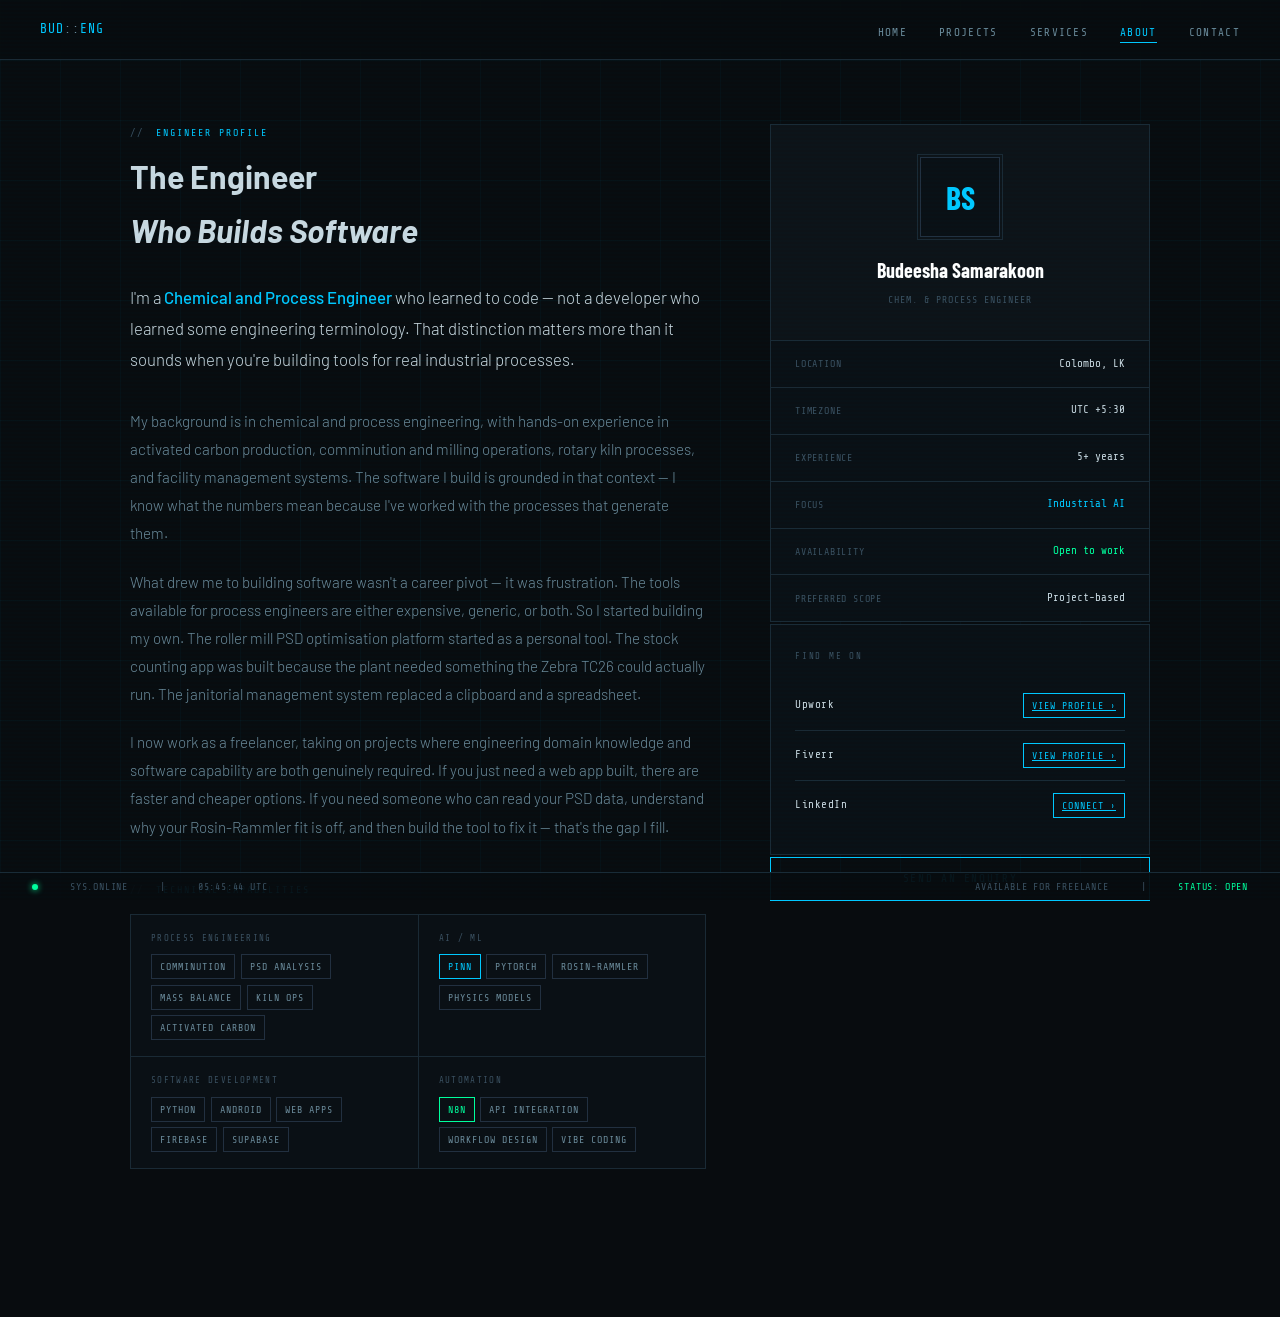
==== about.html @ 0c1633ca "Initial commit - Budeesha Samarakoon portfolio site Co-Authored-By: Claude Sonnet 4.6 <noreply@anthr" ====
<!DOCTYPE html>
<html lang="en">
<head>
  <meta charset="UTF-8">
  <meta name="viewport" content="width=device-width, initial-scale=1.0">
  <title>About | Budeesha</title>
  <link rel="stylesheet" href="style.css">
  <style>
    .about-layout {
      max-width: 1100px;
      margin: 0 auto;
      padding: 4rem 2.5rem 5rem;
      display: grid;
      grid-template-columns: 1fr 380px;
      gap: 4rem;
      align-items: start;
    }

    .about-main h1 {
      font-family: var(--cond);
      font-size: clamp(2rem, 5vw, 3.5rem);
      font-weight: 700;
      color: #fff;
      line-height: 1.1;
      margin-bottom: 0.5rem;
    }

    .about-main h1 em {
      font-style: normal;
      color: var(--accent);
    }

    .about-intro {
      font-size: 1.05rem;
      color: var(--text);
      line-height: 1.85;
      margin: 1.5rem 0 2rem;
    }

    .about-intro strong {
      color: var(--accent);
      font-weight: 500;
    }

    .about-body {
      font-size: 0.95rem;
      color: var(--text2);
      line-height: 1.85;
    }

    .about-body p { margin-bottom: 1.25rem; }

    /* Skills matrix */
    .skills-matrix {
      margin: 2.5rem 0;
    }

    .skills-grid {
      display: grid;
      grid-template-columns: 1fr 1fr;
      gap: 1px;
      background: var(--border);
      border: 1px solid var(--border);
    }

    .skill-cell {
      background: var(--panel);
      padding: 1rem 1.25rem;
    }

    .skill-cell-label {
      font-family: var(--mono);
      font-size: 9px;
      letter-spacing: 0.15em;
      text-transform: uppercase;
      color: var(--text3);
      margin-bottom: 0.5rem;
    }

    .skill-cell-items {
      display: flex;
      flex-wrap: wrap;
      gap: 0.35rem;
    }

    /* Profile sidebar */
    .about-sidebar {
      position: sticky;
      top: 80px;
    }

    .profile-panel {
      background: var(--panel);
      border: 1px solid var(--border);
      overflow: hidden;
      margin-bottom: 2px;
    }

    .profile-header {
      background: var(--bg2);
      padding: 2rem;
      border-bottom: 1px solid var(--border);
      text-align: center;
    }

    .profile-avatar {
      width: 80px; height: 80px;
      border: 1px solid var(--border2);
      margin: 0 auto 1rem;
      display: flex;
      align-items: center;
      justify-content: center;
      font-family: var(--cond);
      font-size: 2rem;
      font-weight: 700;
      color: var(--accent);
      background: var(--panel);
      position: relative;
    }

    .profile-avatar::before {
      content: '';
      position: absolute;
      inset: -4px;
      border: 1px solid var(--border);
    }

    .profile-name {
      font-family: var(--cond);
      font-size: 1.25rem;
      font-weight: 700;
      color: #fff;
      margin-bottom: 0.25rem;
    }

    .profile-role {
      font-family: var(--mono);
      font-size: 10px;
      letter-spacing: 0.1em;
      color: var(--text3);
      text-transform: uppercase;
    }

    .profile-data {
      padding: 0;
    }

    .profile-row {
      display: flex;
      justify-content: space-between;
      align-items: center;
      padding: 0.85rem 1.5rem;
      border-bottom: 1px solid var(--border);
    }

    .profile-row:last-child { border-bottom: none; }

    .profile-key {
      font-family: var(--mono);
      font-size: 10px;
      letter-spacing: 0.08em;
      color: var(--text3);
      text-transform: uppercase;
    }

    .profile-val {
      font-family: var(--mono);
      font-size: 11px;
      color: var(--text);
      text-align: right;
    }

    .profile-val.accent { color: var(--accent); }
    .profile-val.green  { color: var(--accent2); }

    /* Freelance platforms */
    .platforms-panel {
      background: var(--panel);
      border: 1px solid var(--border);
      padding: 1.5rem;
    }

    .platform-row {
      display: flex;
      align-items: center;
      justify-content: space-between;
      padding: 0.75rem 0;
      border-bottom: 1px solid var(--border);
    }

    .platform-row:last-child { border-bottom: none; }

    .platform-name {
      font-family: var(--mono);
      font-size: 11px;
      color: var(--text);
      letter-spacing: 0.05em;
    }

    @media (max-width: 900px) {
      .about-layout { grid-template-columns: 1fr; }
      .about-sidebar { position: static; }
      .skills-grid { grid-template-columns: 1fr; }
    }
  </style>
</head>
<body>

<nav>
  <a class="nav-logo" href="index.html">BUD<span>::</span>ENG</a>
  <ul class="nav-links">
    <li><a href="index.html">Home</a></li>
    <li><a href="projects.html">Projects</a></li>
    <li><a href="services.html">Services</a></li>
    <li><a href="about.html" class="active">About</a></li>
    <li><a href="contact.html">Contact</a></li>
  </ul>
</nav>

<main>
  <div class="about-layout">

    <!-- LEFT: Content -->
    <div>
      <div class="section-label fade-up">Engineer Profile</div>
      <h1 class="fade-up">The Engineer<br><em>Who Builds Software</em></h1>

      <p class="about-intro fade-up">
        I'm a <strong>Chemical and Process Engineer</strong> who learned to code — not a developer who learned some engineering terminology. That distinction matters more than it sounds when you're building tools for real industrial processes.
      </p>

      <div class="about-body fade-up">
        <p>
          My background is in chemical and process engineering, with hands-on experience in activated carbon production, comminution and milling operations, rotary kiln processes, and facility management systems. The software I build is grounded in that context — I know what the numbers mean because I've worked with the processes that generate them.
        </p>
        <p>
          What drew me to building software wasn't a career pivot — it was frustration. The tools available for process engineers are either expensive, generic, or both. So I started building my own. The roller mill PSD optimisation platform started as a personal tool. The stock counting app was built because the plant needed something the Zebra TC26 could actually run. The janitorial management system replaced a clipboard and a spreadsheet.
        </p>
        <p>
          I now work as a freelancer, taking on projects where engineering domain knowledge and software capability are both genuinely required. If you just need a web app built, there are faster and cheaper options. If you need someone who can read your PSD data, understand why your Rosin-Rammler fit is off, and then build the tool to fix it — that's the gap I fill.
        </p>
      </div>

      <!-- Skills matrix -->
      <div class="skills-matrix fade-up">
        <div class="section-label" style="margin-bottom:1rem;">Technical Capabilities</div>
        <div class="skills-grid">
          <div class="skill-cell">
            <div class="skill-cell-label">Process Engineering</div>
            <div class="skill-cell-items">
              <span class="tag">Comminution</span>
              <span class="tag">PSD Analysis</span>
              <span class="tag">Mass Balance</span>
              <span class="tag">Kiln Ops</span>
              <span class="tag">Activated Carbon</span>
            </div>
          </div>
          <div class="skill-cell">
            <div class="skill-cell-label">AI / ML</div>
            <div class="skill-cell-items">
              <span class="tag accent">PINN</span>
              <span class="tag">PyTorch</span>
              <span class="tag">Rosin-Rammler</span>
              <span class="tag">Physics Models</span>
            </div>
          </div>
          <div class="skill-cell">
            <div class="skill-cell-label">Software Development</div>
            <div class="skill-cell-items">
              <span class="tag">Python</span>
              <span class="tag">Android</span>
              <span class="tag">Web Apps</span>
              <span class="tag">Firebase</span>
              <span class="tag">Supabase</span>
            </div>
          </div>
          <div class="skill-cell">
            <div class="skill-cell-label">Automation</div>
            <div class="skill-cell-items">
              <span class="tag green">n8n</span>
              <span class="tag">API Integration</span>
              <span class="tag">Workflow Design</span>
              <span class="tag">Vibe Coding</span>
            </div>
          </div>
        </div>
      </div>
    </div>

    <!-- RIGHT: Sidebar -->
    <div class="about-sidebar">
      <div class="profile-panel fade-up">
        <div class="profile-header">
          <div class="profile-avatar">BS</div>
          <div class="profile-name">Budeesha Samarakoon</div>
          <div class="profile-role">Chem. &amp; Process Engineer</div>
        </div>
        <div class="profile-data">
          <div class="profile-row">
            <span class="profile-key">Location</span>
            <span class="profile-val">Colombo, LK</span>
          </div>
          <div class="profile-row">
            <span class="profile-key">Timezone</span>
            <span class="profile-val">UTC +5:30</span>
          </div>
          <div class="profile-row">
            <span class="profile-key">Experience</span>
            <span class="profile-val">5+ years</span>
          </div>
          <div class="profile-row">
            <span class="profile-key">Focus</span>
            <span class="profile-val accent">Industrial AI</span>
          </div>
          <div class="profile-row">
            <span class="profile-key">Availability</span>
            <span class="profile-val green">Open to work</span>
          </div>
          <div class="profile-row">
            <span class="profile-key">Preferred Scope</span>
            <span class="profile-val">Project-based</span>
          </div>
        </div>
      </div>

      <div class="platforms-panel fade-up" style="margin-top:2px">
        <div class="side-section-label" style="font-family:var(--mono); font-size:9px; letter-spacing:0.2em; text-transform:uppercase; color:var(--text3); margin-bottom:1rem;">Find me on</div>
        <div class="platform-row">
          <span class="platform-name">Upwork</span>
          <a href="contact.html" class="tag accent">View Profile ›</a>
        </div>
        <div class="platform-row">
          <span class="platform-name">Fiverr</span>
          <a href="contact.html" class="tag accent">View Profile ›</a>
        </div>
        <div class="platform-row">
          <span class="platform-name">LinkedIn</span>
          <a href="contact.html" class="tag accent">Connect ›</a>
        </div>
      </div>

      <div style="margin-top: 2px;">
        <a href="contact.html" class="btn" style="width:100%; justify-content:center; text-align:center; display:flex;">
          <span>Send an Enquiry</span>
        </a>
      </div>
    </div>

  </div>
</main>

<div class="status-bar">
  <div class="status-dot"></div>
  <span>SYS.ONLINE</span>
  <span style="color: var(--text3)">|</span>
  <span id="clock"></span>
  <div class="spacer"></div>
  <span>AVAILABLE FOR FREELANCE</span>
  <span style="color: var(--text3)">|</span>
  <span style="color: var(--accent2)">STATUS: OPEN</span>
</div>

<script>
  function updateClock() {
    const now = new Date();
    document.getElementById('clock').textContent = now.toUTCString().slice(17,25) + ' UTC';
  }
  updateClock(); setInterval(updateClock, 1000);
</script>
</body>
</html>
---- style.css ----
@import url('https://fonts.googleapis.com/css2?family=Share+Tech+Mono&family=Barlow:wght@300;400;500;600&family=Barlow+Condensed:wght@400;600;700&display=swap');

:root {
  --bg:        #080c0f;
  --bg2:       #0d1318;
  --bg3:       #111820;
  --panel:     #0a1015;
  --border:    #1a2a35;
  --border2:   #223040;
  --accent:    #00c8ff;
  --accent2:   #00ff9d;
  --warn:      #ff6b35;
  --text:      #c8d8e0;
  --text2:     #6a8a9a;
  --text3:     #3a5060;
  --mono:      'Share Tech Mono', monospace;
  --sans:      'Barlow', sans-serif;
  --cond:      'Barlow Condensed', sans-serif;
}

*, *::before, *::after { box-sizing: border-box; margin: 0; padding: 0; }

html { scroll-behavior: smooth; }

body {
  background: var(--bg);
  color: var(--text);
  font-family: var(--sans);
  font-weight: 300;
  font-size: 16px;
  line-height: 1.7;
  min-height: 100vh;
  overflow-x: hidden;
}

/* ── Scanline overlay ── */
body::before {
  content: '';
  position: fixed;
  inset: 0;
  background: repeating-linear-gradient(
    0deg,
    transparent,
    transparent 2px,
    rgba(0,200,255,0.013) 2px,
    rgba(0,200,255,0.013) 4px
  );
  pointer-events: none;
  z-index: 9999;
}

/* ── Grid background ── */
body::after {
  content: '';
  position: fixed;
  inset: 0;
  background-image:
    linear-gradient(rgba(0,200,255,0.03) 1px, transparent 1px),
    linear-gradient(90deg, rgba(0,200,255,0.03) 1px, transparent 1px);
  background-size: 60px 60px;
  pointer-events: none;
  z-index: 0;
}

/* ── NAV ── */
nav {
  position: fixed;
  top: 0; left: 0; right: 0;
  z-index: 1000;
  display: flex;
  align-items: center;
  justify-content: space-between;
  padding: 0 2.5rem;
  height: 60px;
  background: rgba(8,12,15,0.92);
  backdrop-filter: blur(12px);
  border-bottom: 1px solid var(--border);
}

.nav-logo {
  font-family: var(--mono);
  font-size: 13px;
  color: var(--accent);
  letter-spacing: 0.08em;
  text-decoration: none;
}

.nav-logo span { color: var(--text2); }

.nav-links {
  display: flex;
  gap: 2rem;
  list-style: none;
}

.nav-links a {
  font-family: var(--mono);
  font-size: 11px;
  letter-spacing: 0.12em;
  text-transform: uppercase;
  color: var(--text2);
  text-decoration: none;
  transition: color 0.2s;
  position: relative;
}

.nav-links a::after {
  content: '';
  position: absolute;
  bottom: -4px; left: 0; right: 0;
  height: 1px;
  background: var(--accent);
  transform: scaleX(0);
  transition: transform 0.2s;
}

.nav-links a:hover { color: var(--accent); }
.nav-links a:hover::after { transform: scaleX(1); }
.nav-links a.active { color: var(--accent); }
.nav-links a.active::after { transform: scaleX(1); }

/* ── STATUS BAR ── */
.status-bar {
  position: fixed;
  bottom: 0; left: 0; right: 0;
  z-index: 1000;
  height: 28px;
  background: rgba(8,12,15,0.95);
  border-top: 1px solid var(--border);
  display: flex;
  align-items: center;
  padding: 0 2rem;
  gap: 2rem;
  font-family: var(--mono);
  font-size: 10px;
  color: var(--text3);
  letter-spacing: 0.08em;
}

.status-bar .status-dot {
  width: 6px; height: 6px;
  border-radius: 50%;
  background: var(--accent2);
  box-shadow: 0 0 6px var(--accent2);
  animation: pulse 2s ease-in-out infinite;
  flex-shrink: 0;
}

@keyframes pulse {
  0%, 100% { opacity: 1; }
  50% { opacity: 0.4; }
}

.status-bar .spacer { flex: 1; }

/* ── MAIN CONTENT WRAPPER ── */
main {
  position: relative;
  z-index: 1;
  padding-top: 60px;
  padding-bottom: 28px;
}

/* ── SECTION WRAPPER ── */
.section {
  max-width: 1100px;
  margin: 0 auto;
  padding: 5rem 2.5rem;
}

/* ── SECTION HEADER ── */
.section-label {
  font-family: var(--mono);
  font-size: 10px;
  letter-spacing: 0.2em;
  text-transform: uppercase;
  color: var(--accent);
  margin-bottom: 0.5rem;
  display: flex;
  align-items: center;
  gap: 0.75rem;
}

.section-label::before {
  content: '//';
  color: var(--text3);
}

.section-title {
  font-family: var(--cond);
  font-size: clamp(2rem, 5vw, 3.5rem);
  font-weight: 700;
  line-height: 1.1;
  color: #fff;
  letter-spacing: -0.01em;
}

.section-title em {
  font-style: normal;
  color: var(--accent);
}

/* ── PANEL / CARD ── */
.panel {
  background: var(--panel);
  border: 1px solid var(--border);
  border-radius: 2px;
  position: relative;
  overflow: hidden;
}

.panel::before {
  content: '';
  position: absolute;
  top: 0; left: 0; right: 0;
  height: 1px;
  background: linear-gradient(90deg, transparent, var(--accent), transparent);
  opacity: 0.4;
}

/* ── CORNER MARKS ── */
.corners {
  position: relative;
}

.corners::before,
.corners::after {
  content: '';
  position: absolute;
  width: 10px; height: 10px;
  border-color: var(--accent);
  border-style: solid;
  opacity: 0.6;
}

.corners::before {
  top: -1px; left: -1px;
  border-width: 1px 0 0 1px;
}

.corners::after {
  bottom: -1px; right: -1px;
  border-width: 0 1px 1px 0;
}

/* ── TAG / BADGE ── */
.tag {
  display: inline-block;
  font-family: var(--mono);
  font-size: 10px;
  letter-spacing: 0.1em;
  padding: 3px 8px;
  border: 1px solid var(--border2);
  color: var(--text2);
  text-transform: uppercase;
}

.tag.accent { border-color: var(--accent); color: var(--accent); }
.tag.green  { border-color: var(--accent2); color: var(--accent2); }
.tag.warn   { border-color: var(--warn); color: var(--warn); }

/* ── BUTTON ── */
.btn {
  display: inline-flex;
  align-items: center;
  gap: 0.5rem;
  font-family: var(--mono);
  font-size: 11px;
  letter-spacing: 0.15em;
  text-transform: uppercase;
  text-decoration: none;
  padding: 12px 28px;
  border: 1px solid var(--accent);
  color: var(--accent);
  background: transparent;
  cursor: pointer;
  transition: all 0.2s;
  position: relative;
  overflow: hidden;
}

.btn::before {
  content: '';
  position: absolute;
  inset: 0;
  background: var(--accent);
  transform: translateX(-100%);
  transition: transform 0.25s ease;
  z-index: 0;
}

.btn:hover::before { transform: translateX(0); }
.btn:hover { color: var(--bg); }
.btn span { position: relative; z-index: 1; }

.btn-ghost {
  border-color: var(--border2);
  color: var(--text2);
}

.btn-ghost::before { background: var(--border2); }
.btn-ghost:hover { color: var(--text); }

/* ── DIVIDER ── */
.hline {
  border: none;
  border-top: 1px solid var(--border);
  margin: 3rem 0;
}

/* ── MONO TEXT ── */
.mono { font-family: var(--mono); }
.muted { color: var(--text2); }
.accent-text { color: var(--accent); }
.green-text  { color: var(--accent2); }

/* ── ANIMATIONS ── */
@keyframes fadeUp {
  from { opacity: 0; transform: translateY(20px); }
  to   { opacity: 1; transform: translateY(0); }
}

@keyframes glitch {
  0%, 100% { clip-path: none; transform: none; }
  20% { clip-path: inset(10% 0 80% 0); transform: translateX(-2px); }
  40% { clip-path: inset(60% 0 20% 0); transform: translateX(2px); }
  60% { clip-path: none; transform: none; }
}

.fade-up {
  opacity: 0;
  animation: fadeUp 0.6s ease forwards;
}

.fade-up:nth-child(1) { animation-delay: 0.1s; }
.fade-up:nth-child(2) { animation-delay: 0.2s; }
.fade-up:nth-child(3) { animation-delay: 0.3s; }
.fade-up:nth-child(4) { animation-delay: 0.4s; }
.fade-up:nth-child(5) { animation-delay: 0.5s; }

/* ── RESPONSIVE ── */
@media (max-width: 768px) {
  nav { padding: 0 1.5rem; }
  .nav-links { display: none; }
  .section { padding: 3rem 1.5rem; }
}
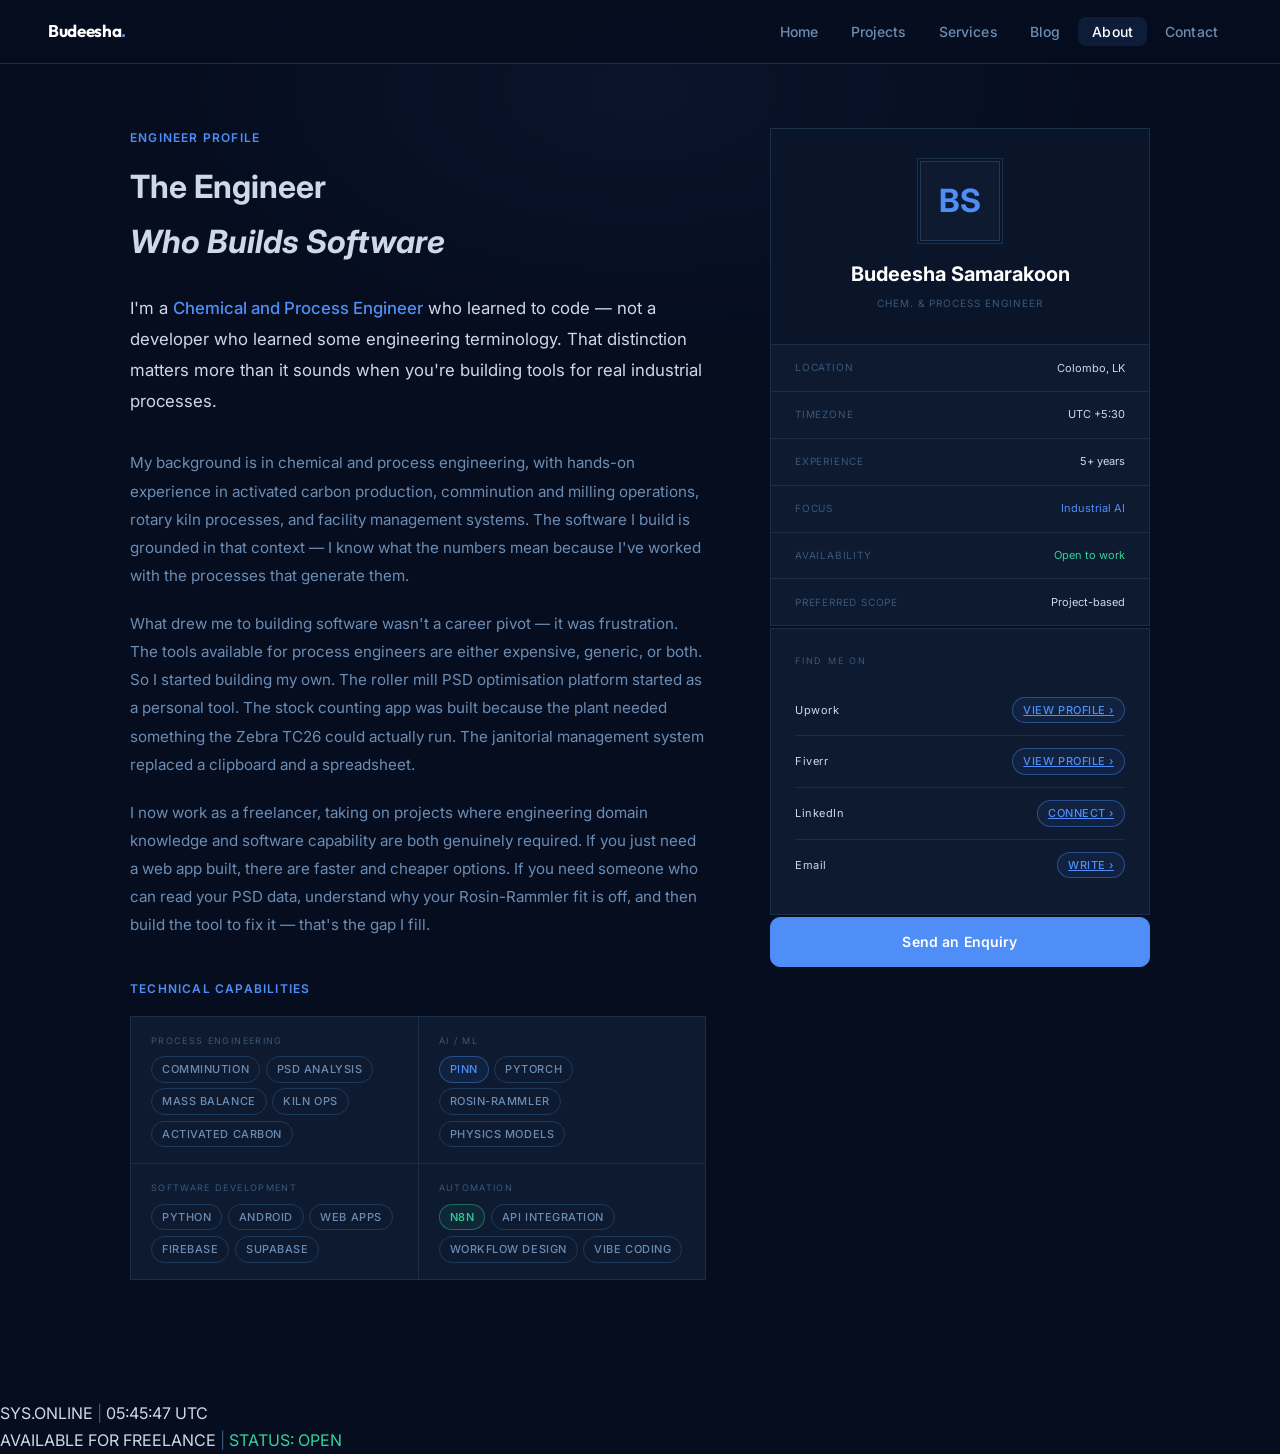
==== commit c09afb54: "Add blog, PSD simulator tool, and professional redesign - Redesign site with clean professional look" ====
--- a/about.html
+++ b/about.html
@@ -207,11 +207,12 @@
 <body>
 
 <nav>
-  <a class="nav-logo" href="index.html">BUD<span>::</span>ENG</a>
+  <a class="nav-logo" href="index.html">Budeesha<span>.</span></a>
   <ul class="nav-links">
     <li><a href="index.html">Home</a></li>
     <li><a href="projects.html">Projects</a></li>
     <li><a href="services.html">Services</a></li>
+    <li><a href="blog.html">Blog</a></li>
     <li><a href="about.html" class="active">About</a></li>
     <li><a href="contact.html">Contact</a></li>
   </ul>
@@ -335,7 +336,11 @@
         </div>
         <div class="platform-row">
           <span class="platform-name">LinkedIn</span>
-          <a href="contact.html" class="tag accent">Connect ›</a>
+          <a href="https://www.linkedin.com/in/budeeshasamarakoon" target="_blank" rel="noopener" class="tag accent">Connect ›</a>
+        </div>
+        <div class="platform-row">
+          <span class="platform-name">Email</span>
+          <a href="mailto:budeesha0011@gmail.com" class="tag accent">Write ›</a>
         </div>
       </div>
 
--- a/style.css
+++ b/style.css
@@ -1,21 +1,20 @@
-@import url('https://fonts.googleapis.com/css2?family=Share+Tech+Mono&family=Barlow:wght@300;400;500;600&family=Barlow+Condensed:wght@400;600;700&display=swap');
+@import url('https://fonts.googleapis.com/css2?family=Inter:wght@300;400;500;600;700&family=Outfit:wght@400;600;700;800&display=swap');
 
 :root {
-  --bg:        #080c0f;
-  --bg2:       #0d1318;
-  --bg3:       #111820;
-  --panel:     #0a1015;
-  --border:    #1a2a35;
-  --border2:   #223040;
-  --accent:    #00c8ff;
-  --accent2:   #00ff9d;
-  --warn:      #ff6b35;
-  --text:      #c8d8e0;
-  --text2:     #6a8a9a;
-  --text3:     #3a5060;
-  --mono:      'Share Tech Mono', monospace;
-  --sans:      'Barlow', sans-serif;
-  --cond:      'Barlow Condensed', sans-serif;
+  --bg:        #060d1f;
+  --bg2:       #0b1529;
+  --bg3:       #0f1c34;
+  --panel:     #0d1a30;
+  --border:    #1a2f4a;
+  --border2:   #1e3a5a;
+  --accent:    #4f8ef7;
+  --accent2:   #34d399;
+  --warn:      #f59e0b;
+  --text:      #cdd9e8;
+  --text2:     #6b8db5;
+  --text3:     #3a587a;
+  --heading:   'Outfit', sans-serif;
+  --sans:      'Inter', sans-serif;
 }
 
 *, *::before, *::after { box-sizing: border-box; margin: 0; padding: 0; }
@@ -26,38 +25,23 @@
   background: var(--bg);
   color: var(--text);
   font-family: var(--sans);
-  font-weight: 300;
+  font-weight: 400;
   font-size: 16px;
   line-height: 1.7;
   min-height: 100vh;
   overflow-x: hidden;
 }
 
-/* ── Scanline overlay ── */
+/* ── Subtle radial glow ── */
 body::before {
   content: '';
   position: fixed;
-  inset: 0;
-  background: repeating-linear-gradient(
-    0deg,
-    transparent,
-    transparent 2px,
-    rgba(0,200,255,0.013) 2px,
-    rgba(0,200,255,0.013) 4px
-  );
-  pointer-events: none;
-  z-index: 9999;
-}
-
-/* ── Grid background ── */
-body::after {
-  content: '';
-  position: fixed;
-  inset: 0;
-  background-image:
-    linear-gradient(rgba(0,200,255,0.03) 1px, transparent 1px),
-    linear-gradient(90deg, rgba(0,200,255,0.03) 1px, transparent 1px);
-  background-size: 60px 60px;
+  top: -20%;
+  left: 50%;
+  transform: translateX(-50%);
+  width: 80vw;
+  height: 60vh;
+  background: radial-gradient(ellipse, rgba(79,142,247,0.06) 0%, transparent 70%);
   pointer-events: none;
   z-index: 0;
 }
@@ -70,129 +54,82 @@
   display: flex;
   align-items: center;
   justify-content: space-between;
-  padding: 0 2.5rem;
-  height: 60px;
-  background: rgba(8,12,15,0.92);
-  backdrop-filter: blur(12px);
+  padding: 0 3rem;
+  height: 64px;
+  background: rgba(6,13,31,0.85);
+  backdrop-filter: blur(20px);
   border-bottom: 1px solid var(--border);
 }
 
 .nav-logo {
-  font-family: var(--mono);
-  font-size: 13px;
-  color: var(--accent);
-  letter-spacing: 0.08em;
+  font-family: var(--heading);
+  font-size: 17px;
+  font-weight: 700;
+  color: #fff;
   text-decoration: none;
-}
-
-.nav-logo span { color: var(--text2); }
+  letter-spacing: -0.02em;
+}
+
+.nav-logo span { color: var(--accent); }
 
 .nav-links {
   display: flex;
-  gap: 2rem;
+  gap: 0.25rem;
   list-style: none;
 }
 
 .nav-links a {
-  font-family: var(--mono);
-  font-size: 11px;
-  letter-spacing: 0.12em;
-  text-transform: uppercase;
+  font-size: 14px;
+  font-weight: 500;
+  letter-spacing: 0.01em;
   color: var(--text2);
   text-decoration: none;
-  transition: color 0.2s;
-  position: relative;
-}
-
-.nav-links a::after {
-  content: '';
-  position: absolute;
-  bottom: -4px; left: 0; right: 0;
-  height: 1px;
-  background: var(--accent);
-  transform: scaleX(0);
-  transition: transform 0.2s;
-}
-
-.nav-links a:hover { color: var(--accent); }
-.nav-links a:hover::after { transform: scaleX(1); }
-.nav-links a.active { color: var(--accent); }
-.nav-links a.active::after { transform: scaleX(1); }
-
-/* ── STATUS BAR ── */
-.status-bar {
-  position: fixed;
-  bottom: 0; left: 0; right: 0;
-  z-index: 1000;
-  height: 28px;
-  background: rgba(8,12,15,0.95);
-  border-top: 1px solid var(--border);
-  display: flex;
-  align-items: center;
-  padding: 0 2rem;
-  gap: 2rem;
-  font-family: var(--mono);
-  font-size: 10px;
-  color: var(--text3);
-  letter-spacing: 0.08em;
-}
-
-.status-bar .status-dot {
-  width: 6px; height: 6px;
-  border-radius: 50%;
-  background: var(--accent2);
-  box-shadow: 0 0 6px var(--accent2);
-  animation: pulse 2s ease-in-out infinite;
-  flex-shrink: 0;
-}
-
-@keyframes pulse {
-  0%, 100% { opacity: 1; }
-  50% { opacity: 0.4; }
-}
-
-.status-bar .spacer { flex: 1; }
+  padding: 6px 14px;
+  border-radius: 8px;
+  transition: color 0.2s, background 0.2s;
+}
+
+.nav-links a:hover {
+  color: #fff;
+  background: rgba(255,255,255,0.06);
+}
+
+.nav-links a.active {
+  color: #fff;
+  background: rgba(79,142,247,0.12);
+}
 
 /* ── MAIN CONTENT WRAPPER ── */
 main {
   position: relative;
   z-index: 1;
-  padding-top: 60px;
-  padding-bottom: 28px;
+  padding-top: 64px;
 }
 
 /* ── SECTION WRAPPER ── */
 .section {
-  max-width: 1100px;
+  max-width: 1120px;
   margin: 0 auto;
-  padding: 5rem 2.5rem;
+  padding: 6rem 2.5rem;
 }
 
 /* ── SECTION HEADER ── */
 .section-label {
-  font-family: var(--mono);
-  font-size: 10px;
-  letter-spacing: 0.2em;
+  font-size: 12px;
+  font-weight: 600;
+  letter-spacing: 0.1em;
   text-transform: uppercase;
   color: var(--accent);
-  margin-bottom: 0.5rem;
-  display: flex;
-  align-items: center;
-  gap: 0.75rem;
-}
-
-.section-label::before {
-  content: '//';
-  color: var(--text3);
+  margin-bottom: 0.75rem;
 }
 
 .section-title {
-  font-family: var(--cond);
-  font-size: clamp(2rem, 5vw, 3.5rem);
+  font-family: var(--heading);
+  font-size: clamp(2rem, 5vw, 3.2rem);
   font-weight: 700;
-  line-height: 1.1;
-  color: #fff;
-  letter-spacing: -0.01em;
+  line-height: 1.15;
+  color: #fff;
+  letter-spacing: -0.03em;
 }
 
 .section-title em {
@@ -204,102 +141,65 @@
 .panel {
   background: var(--panel);
   border: 1px solid var(--border);
-  border-radius: 2px;
+  border-radius: 16px;
   position: relative;
   overflow: hidden;
-}
-
-.panel::before {
-  content: '';
-  position: absolute;
-  top: 0; left: 0; right: 0;
-  height: 1px;
-  background: linear-gradient(90deg, transparent, var(--accent), transparent);
-  opacity: 0.4;
-}
-
-/* ── CORNER MARKS ── */
-.corners {
-  position: relative;
-}
-
-.corners::before,
-.corners::after {
-  content: '';
-  position: absolute;
-  width: 10px; height: 10px;
-  border-color: var(--accent);
-  border-style: solid;
-  opacity: 0.6;
-}
-
-.corners::before {
-  top: -1px; left: -1px;
-  border-width: 1px 0 0 1px;
-}
-
-.corners::after {
-  bottom: -1px; right: -1px;
-  border-width: 0 1px 1px 0;
 }
 
 /* ── TAG / BADGE ── */
 .tag {
   display: inline-block;
-  font-family: var(--mono);
-  font-size: 10px;
-  letter-spacing: 0.1em;
-  padding: 3px 8px;
+  font-size: 11px;
+  font-weight: 500;
+  letter-spacing: 0.05em;
+  padding: 3px 10px;
+  border-radius: 20px;
   border: 1px solid var(--border2);
   color: var(--text2);
   text-transform: uppercase;
 }
 
-.tag.accent { border-color: var(--accent); color: var(--accent); }
-.tag.green  { border-color: var(--accent2); color: var(--accent2); }
-.tag.warn   { border-color: var(--warn); color: var(--warn); }
+.tag.accent { border-color: rgba(79,142,247,0.4); color: var(--accent); background: rgba(79,142,247,0.08); }
+.tag.green  { border-color: rgba(52,211,153,0.4); color: var(--accent2); background: rgba(52,211,153,0.08); }
+.tag.warn   { border-color: rgba(245,158,11,0.4); color: var(--warn); background: rgba(245,158,11,0.08); }
 
 /* ── BUTTON ── */
 .btn {
   display: inline-flex;
   align-items: center;
   gap: 0.5rem;
-  font-family: var(--mono);
-  font-size: 11px;
-  letter-spacing: 0.15em;
-  text-transform: uppercase;
+  font-family: var(--sans);
+  font-size: 14px;
+  font-weight: 600;
+  letter-spacing: 0.01em;
   text-decoration: none;
   padding: 12px 28px;
+  border-radius: 10px;
   border: 1px solid var(--accent);
-  color: var(--accent);
-  background: transparent;
+  color: #fff;
+  background: var(--accent);
   cursor: pointer;
   transition: all 0.2s;
-  position: relative;
-  overflow: hidden;
-}
-
-.btn::before {
-  content: '';
-  position: absolute;
-  inset: 0;
-  background: var(--accent);
-  transform: translateX(-100%);
-  transition: transform 0.25s ease;
-  z-index: 0;
-}
-
-.btn:hover::before { transform: translateX(0); }
-.btn:hover { color: var(--bg); }
-.btn span { position: relative; z-index: 1; }
+}
+
+.btn:hover {
+  background: #6ba0f9;
+  border-color: #6ba0f9;
+  transform: translateY(-1px);
+  box-shadow: 0 8px 24px rgba(79,142,247,0.25);
+}
 
 .btn-ghost {
+  background: transparent;
   border-color: var(--border2);
-  color: var(--text2);
-}
-
-.btn-ghost::before { background: var(--border2); }
-.btn-ghost:hover { color: var(--text); }
+  color: var(--text);
+}
+
+.btn-ghost:hover {
+  background: rgba(255,255,255,0.06);
+  border-color: var(--text2);
+  box-shadow: none;
+}
 
 /* ── DIVIDER ── */
 .hline {
@@ -308,23 +208,20 @@
   margin: 3rem 0;
 }
 
-/* ── MONO TEXT ── */
-.mono { font-family: var(--mono); }
+/* ── UTILITY ── */
 .muted { color: var(--text2); }
 .accent-text { color: var(--accent); }
 .green-text  { color: var(--accent2); }
 
 /* ── ANIMATIONS ── */
 @keyframes fadeUp {
-  from { opacity: 0; transform: translateY(20px); }
+  from { opacity: 0; transform: translateY(24px); }
   to   { opacity: 1; transform: translateY(0); }
 }
 
-@keyframes glitch {
-  0%, 100% { clip-path: none; transform: none; }
-  20% { clip-path: inset(10% 0 80% 0); transform: translateX(-2px); }
-  40% { clip-path: inset(60% 0 20% 0); transform: translateX(2px); }
-  60% { clip-path: none; transform: none; }
+@keyframes pulse {
+  0%, 100% { opacity: 1; }
+  50%       { opacity: 0.4; }
 }
 
 .fade-up {
@@ -342,5 +239,5 @@
 @media (max-width: 768px) {
   nav { padding: 0 1.5rem; }
   .nav-links { display: none; }
-  .section { padding: 3rem 1.5rem; }
-}
+  .section { padding: 4rem 1.5rem; }
+}
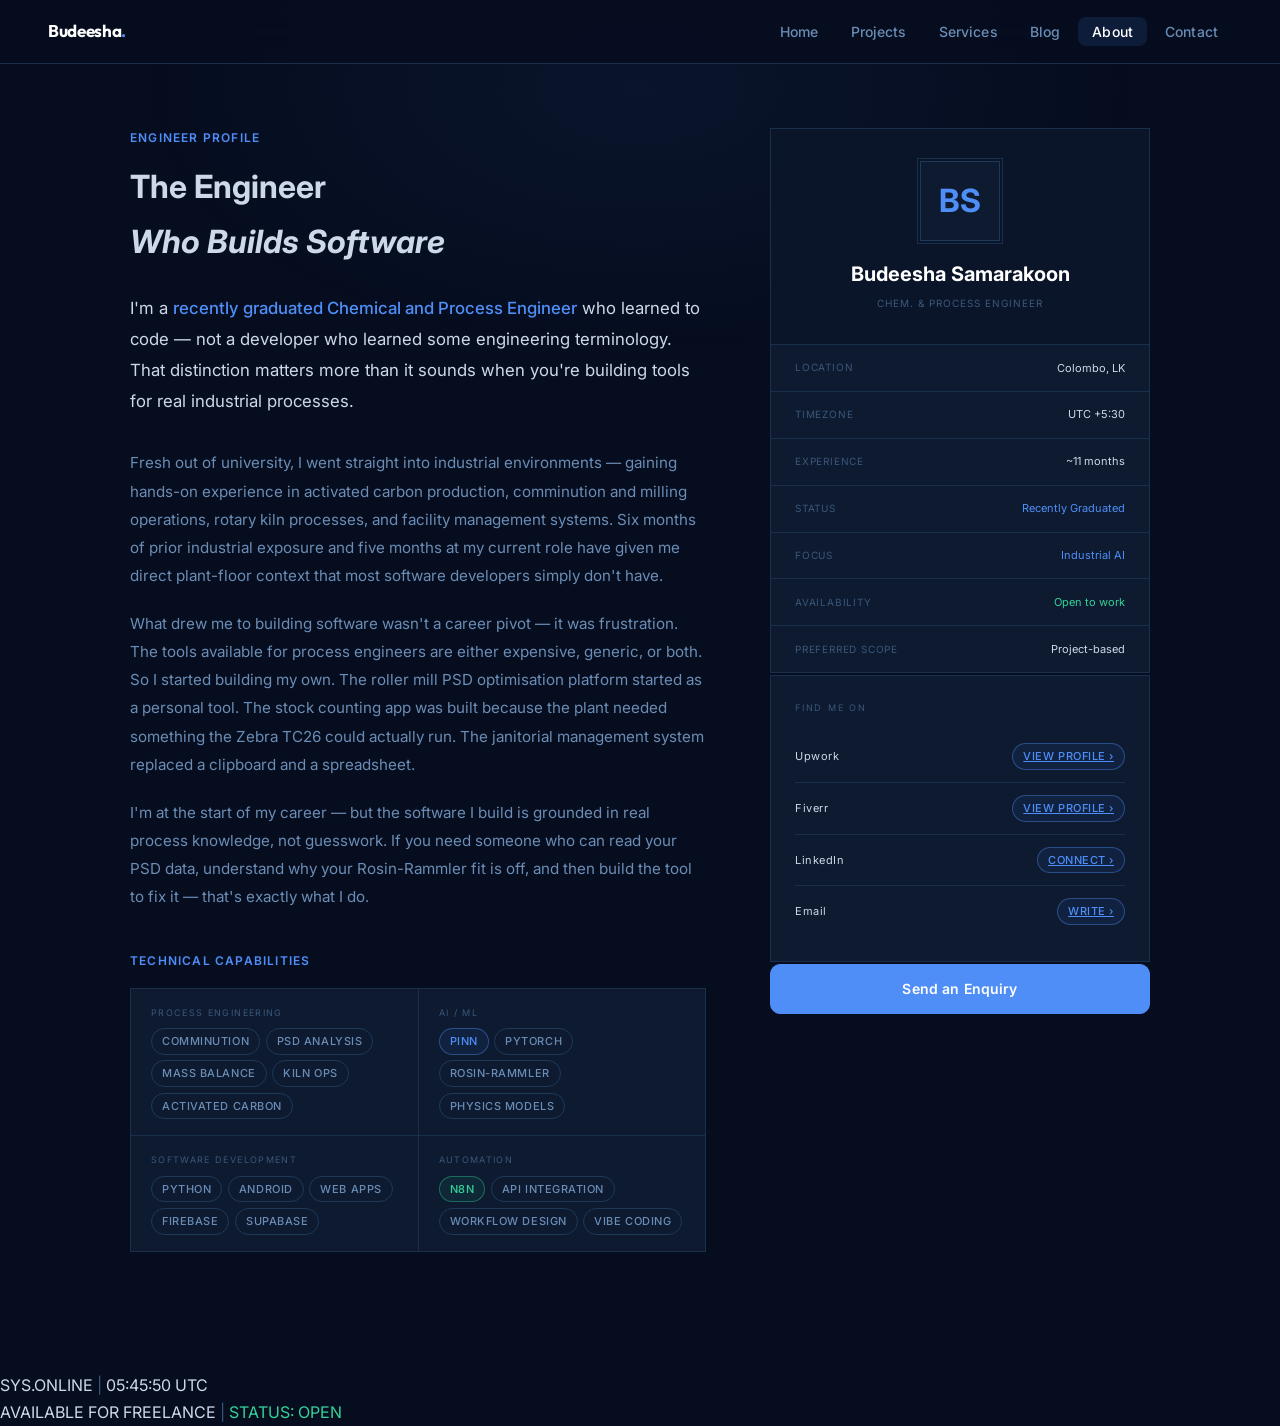
==== commit ab1f3bd8: "Update experience to reflect recent graduation - Experience stat: 5+ yrs → ~1 yr industry experience" ====
--- a/about.html
+++ b/about.html
@@ -227,18 +227,18 @@
       <h1 class="fade-up">The Engineer<br><em>Who Builds Software</em></h1>
 
       <p class="about-intro fade-up">
-        I'm a <strong>Chemical and Process Engineer</strong> who learned to code — not a developer who learned some engineering terminology. That distinction matters more than it sounds when you're building tools for real industrial processes.
+        I'm a <strong>recently graduated Chemical and Process Engineer</strong> who learned to code — not a developer who learned some engineering terminology. That distinction matters more than it sounds when you're building tools for real industrial processes.
       </p>
 
       <div class="about-body fade-up">
         <p>
-          My background is in chemical and process engineering, with hands-on experience in activated carbon production, comminution and milling operations, rotary kiln processes, and facility management systems. The software I build is grounded in that context — I know what the numbers mean because I've worked with the processes that generate them.
+          Fresh out of university, I went straight into industrial environments — gaining hands-on experience in activated carbon production, comminution and milling operations, rotary kiln processes, and facility management systems. Six months of prior industrial exposure and five months at my current role have given me direct plant-floor context that most software developers simply don't have.
         </p>
         <p>
           What drew me to building software wasn't a career pivot — it was frustration. The tools available for process engineers are either expensive, generic, or both. So I started building my own. The roller mill PSD optimisation platform started as a personal tool. The stock counting app was built because the plant needed something the Zebra TC26 could actually run. The janitorial management system replaced a clipboard and a spreadsheet.
         </p>
         <p>
-          I now work as a freelancer, taking on projects where engineering domain knowledge and software capability are both genuinely required. If you just need a web app built, there are faster and cheaper options. If you need someone who can read your PSD data, understand why your Rosin-Rammler fit is off, and then build the tool to fix it — that's the gap I fill.
+          I'm at the start of my career — but the software I build is grounded in real process knowledge, not guesswork. If you need someone who can read your PSD data, understand why your Rosin-Rammler fit is off, and then build the tool to fix it — that's exactly what I do.
         </p>
       </div>
 
@@ -307,7 +307,11 @@
           </div>
           <div class="profile-row">
             <span class="profile-key">Experience</span>
-            <span class="profile-val">5+ years</span>
+            <span class="profile-val">~11 months</span>
+          </div>
+          <div class="profile-row">
+            <span class="profile-key">Status</span>
+            <span class="profile-val accent">Recently Graduated</span>
           </div>
           <div class="profile-row">
             <span class="profile-key">Focus</span>
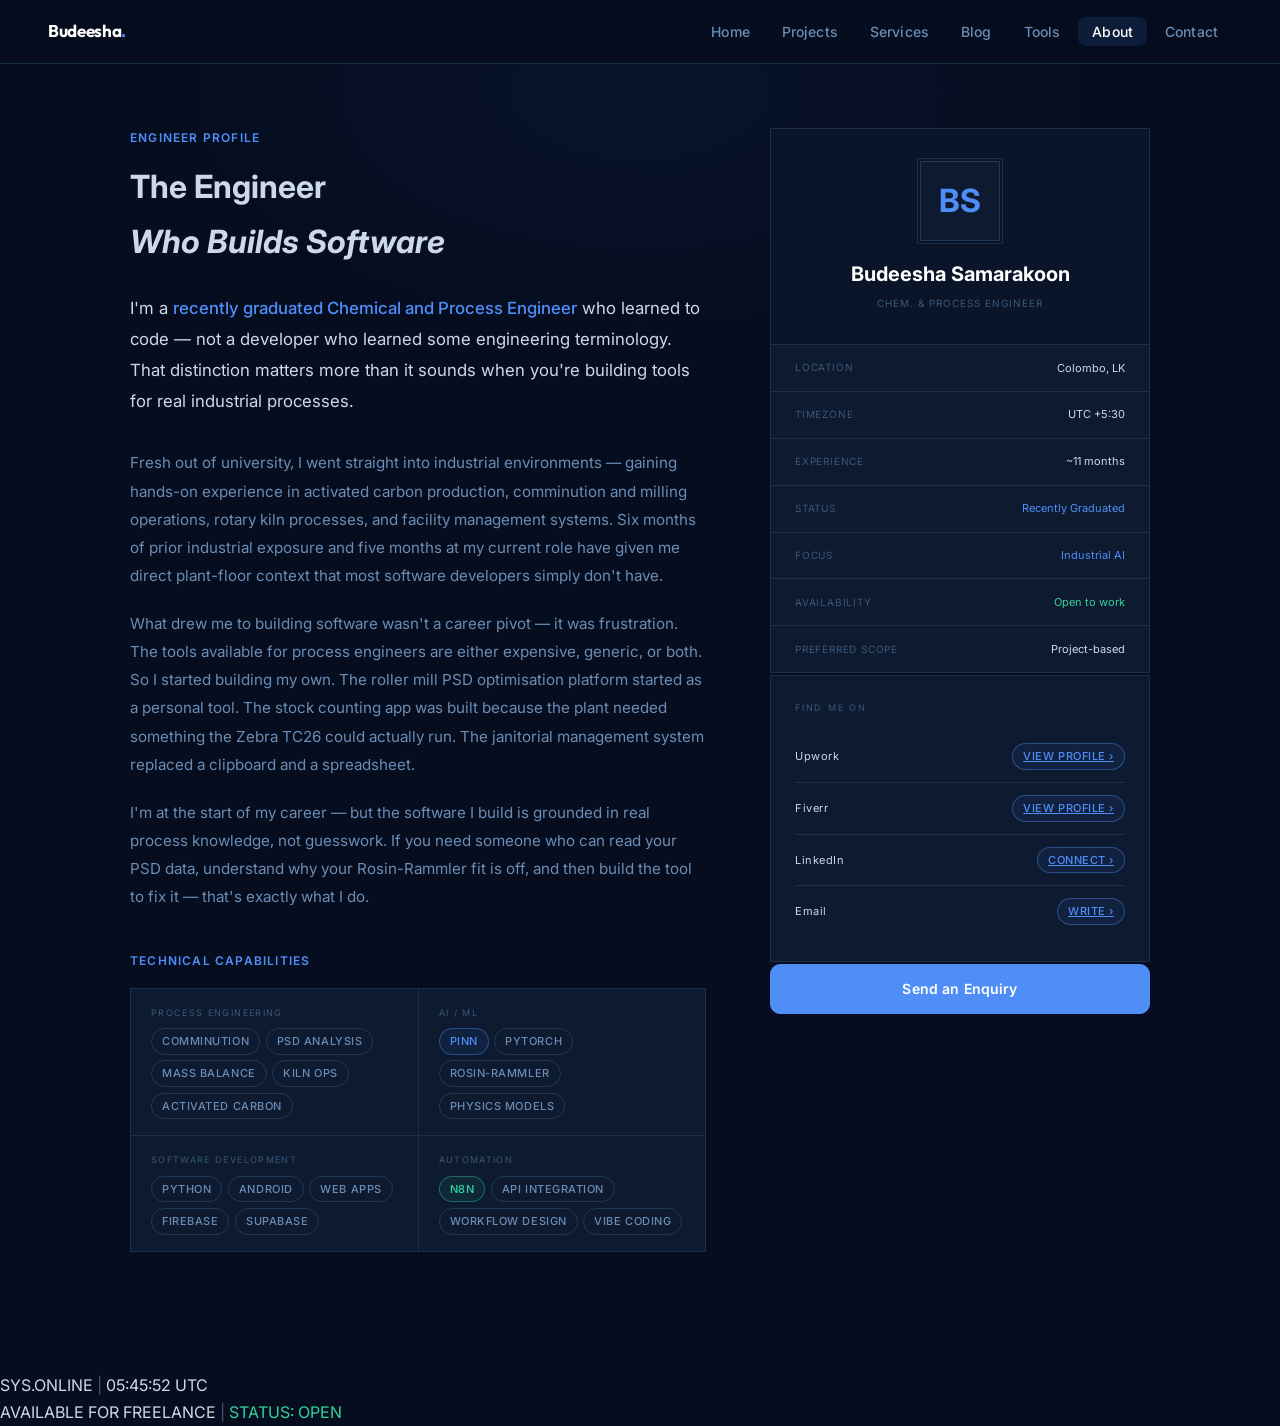
==== commit b236cb32: "Add Tools nav link to all pages Co-Authored-By: Claude Sonnet 4.6 <noreply@anthropic.com>" ====
--- a/about.html
+++ b/about.html
@@ -213,6 +213,7 @@
     <li><a href="projects.html">Projects</a></li>
     <li><a href="services.html">Services</a></li>
     <li><a href="blog.html">Blog</a></li>
+    <li><a href="tools/psd-simulator.html">Tools</a></li>
     <li><a href="about.html" class="active">About</a></li>
     <li><a href="contact.html">Contact</a></li>
   </ul>
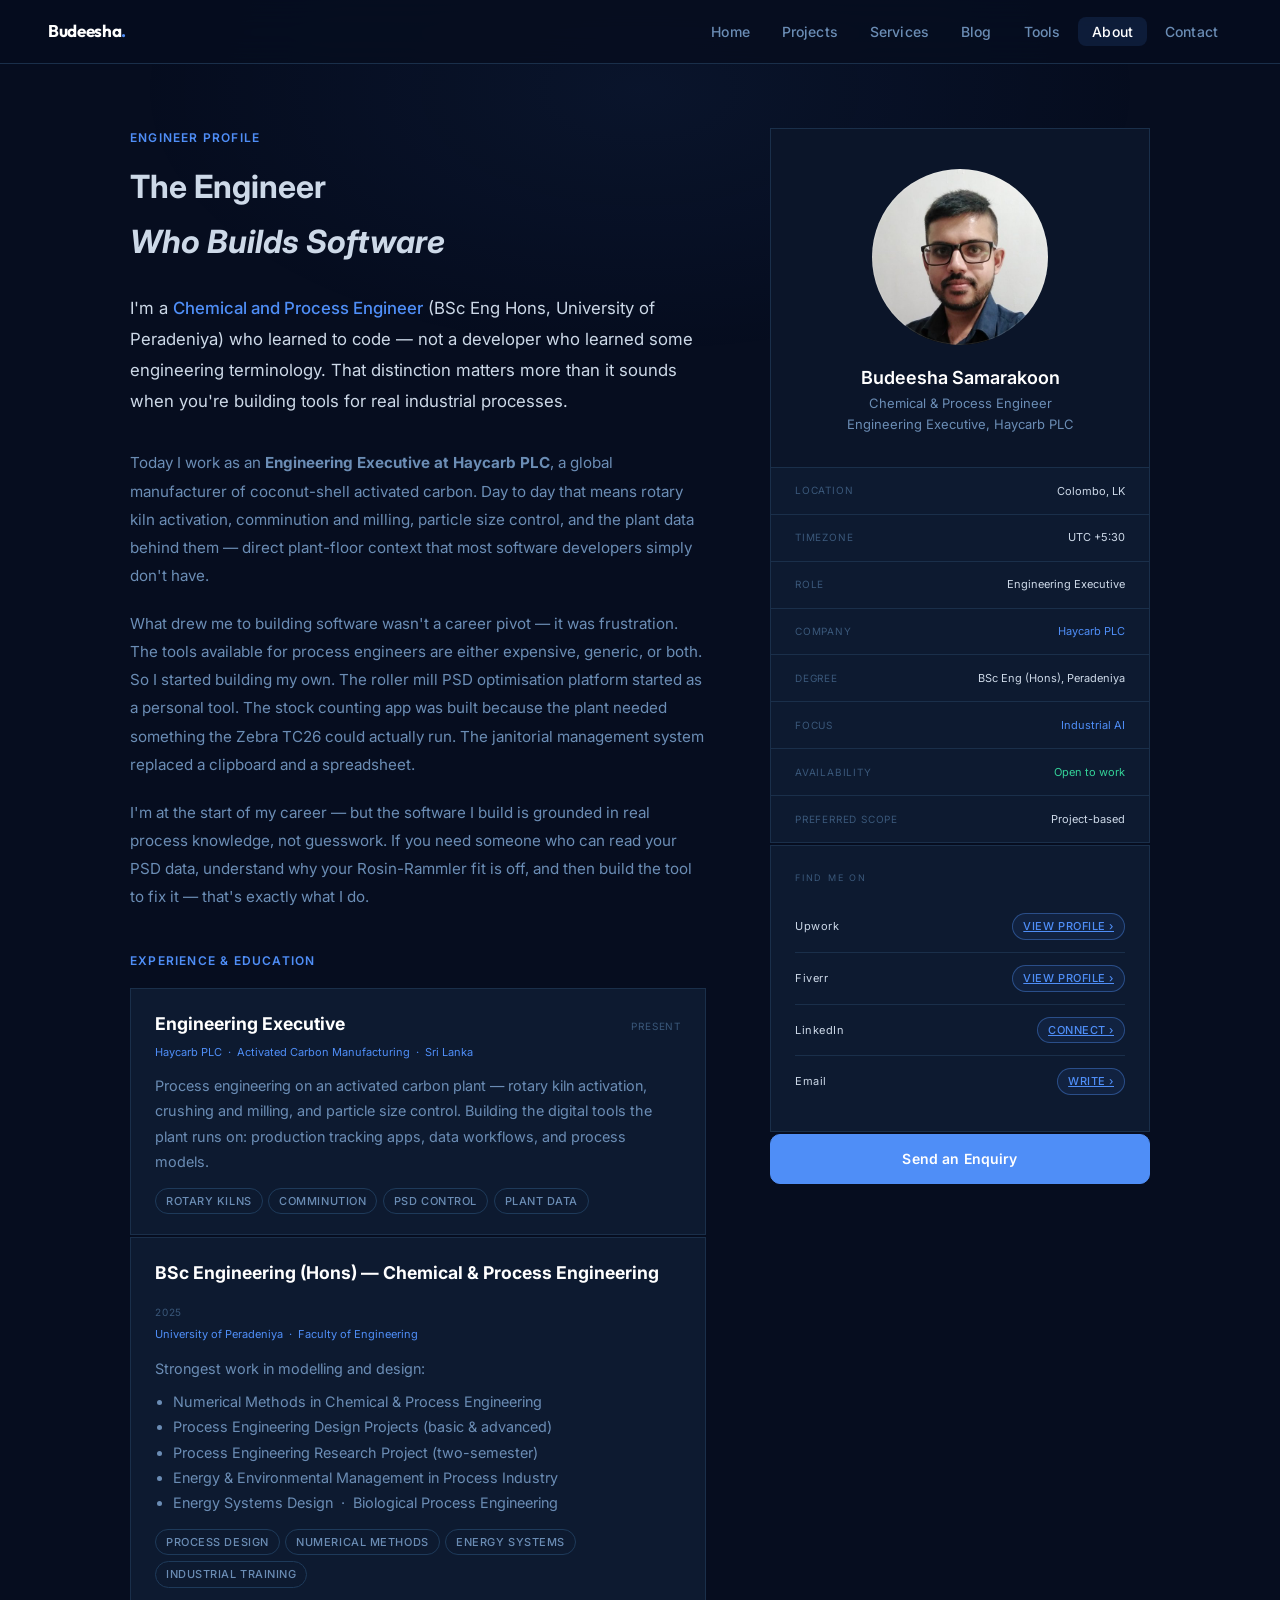
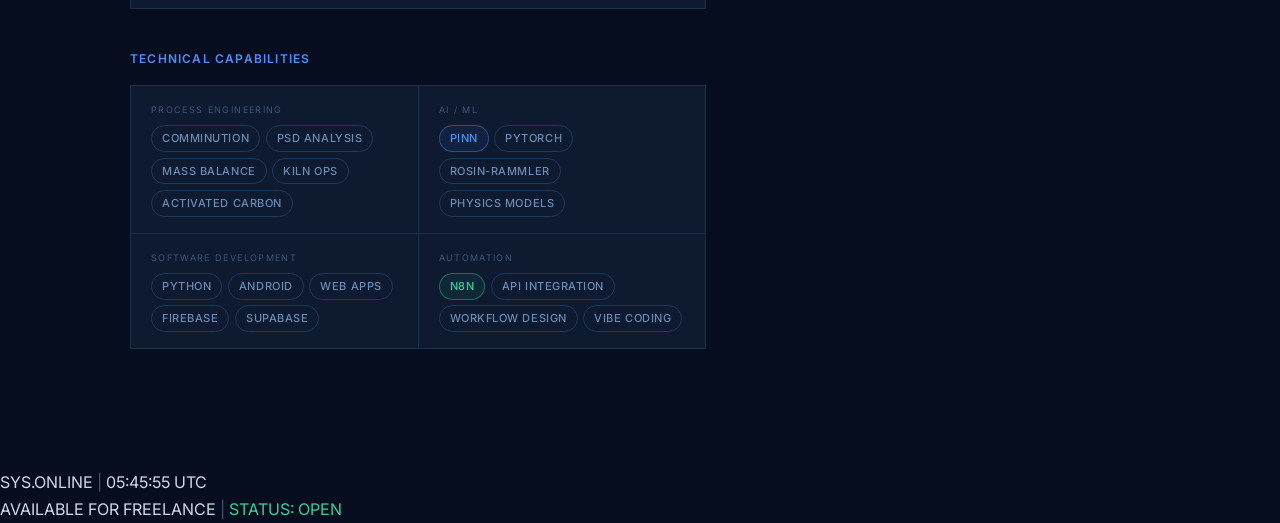
==== commit 9a16277d: "Add profile photo, Haycarb experience, education, and Reverse Attack game - Add circular profile pho" ====
--- a/about.html
+++ b/about.html
@@ -83,6 +83,65 @@
       gap: 0.35rem;
     }
 
+    /* Experience & education timeline */
+    .timeline {
+      margin: 2.5rem 0;
+    }
+
+    .tl-item {
+      background: var(--panel);
+      border: 1px solid var(--border);
+      padding: 1.25rem 1.5rem;
+      margin-bottom: 2px;
+    }
+
+    .tl-head {
+      display: flex;
+      justify-content: space-between;
+      align-items: baseline;
+      gap: 1rem;
+      flex-wrap: wrap;
+    }
+
+    .tl-role {
+      font-family: var(--cond);
+      font-size: 1.1rem;
+      font-weight: 700;
+      color: #fff;
+    }
+
+    .tl-date {
+      font-family: var(--mono);
+      font-size: 10px;
+      letter-spacing: 0.08em;
+      color: var(--text3);
+      text-transform: uppercase;
+    }
+
+    .tl-org {
+      font-family: var(--mono);
+      font-size: 11px;
+      color: var(--accent);
+      margin: 0.25rem 0 0.75rem;
+    }
+
+    .tl-body {
+      font-size: 0.9rem;
+      color: var(--text2);
+      line-height: 1.75;
+    }
+
+    .tl-body ul {
+      margin: 0.5rem 0 0 1.1rem;
+    }
+
+    .tl-tags {
+      display: flex;
+      flex-wrap: wrap;
+      gap: 0.35rem;
+      margin-top: 0.85rem;
+    }
+
     /* Profile sidebar */
     .about-sidebar {
       position: sticky;
@@ -104,9 +163,10 @@
     }
 
     .profile-avatar {
-      width: 80px; height: 80px;
-      border: 1px solid var(--border2);
-      margin: 0 auto 1rem;
+      width: 176px; height: 176px;
+      border-radius: 50%;
+      overflow: hidden;
+      margin: 0.5rem auto 1.25rem;
       display: flex;
       align-items: center;
       justify-content: center;
@@ -118,27 +178,33 @@
       position: relative;
     }
 
-    .profile-avatar::before {
+    .profile-avatar img {
+      width: 100%; height: 100%;
+      object-fit: cover;
+      display: block;
+    }
+
+    .profile-avatar::after {
       content: '';
       position: absolute;
-      inset: -4px;
-      border: 1px solid var(--border);
+      inset: 0;
+      border-radius: 50%;
+      box-shadow: inset 0 0 0 1px rgba(255,255,255,0.12);
+      pointer-events: none;
     }
 
     .profile-name {
-      font-family: var(--cond);
-      font-size: 1.25rem;
-      font-weight: 700;
+      font-size: 18px;
+      font-weight: 600;
       color: #fff;
-      margin-bottom: 0.25rem;
+      line-height: 1.4;
+      margin-bottom: 0.2rem;
     }
 
     .profile-role {
-      font-family: var(--mono);
-      font-size: 10px;
-      letter-spacing: 0.1em;
-      color: var(--text3);
-      text-transform: uppercase;
+      font-size: 13px;
+      line-height: 1.6;
+      color: var(--text2);
     }
 
     .profile-data {
@@ -228,12 +294,12 @@
       <h1 class="fade-up">The Engineer<br><em>Who Builds Software</em></h1>
 
       <p class="about-intro fade-up">
-        I'm a <strong>recently graduated Chemical and Process Engineer</strong> who learned to code — not a developer who learned some engineering terminology. That distinction matters more than it sounds when you're building tools for real industrial processes.
+        I'm a <strong>Chemical and Process Engineer</strong> (BSc Eng Hons, University of Peradeniya) who learned to code — not a developer who learned some engineering terminology. That distinction matters more than it sounds when you're building tools for real industrial processes.
       </p>
 
       <div class="about-body fade-up">
         <p>
-          Fresh out of university, I went straight into industrial environments — gaining hands-on experience in activated carbon production, comminution and milling operations, rotary kiln processes, and facility management systems. Six months of prior industrial exposure and five months at my current role have given me direct plant-floor context that most software developers simply don't have.
+          Today I work as an <strong>Engineering Executive at Haycarb PLC</strong>, a global manufacturer of coconut-shell activated carbon. Day to day that means rotary kiln activation, comminution and milling, particle size control, and the plant data behind them — direct plant-floor context that most software developers simply don't have.
         </p>
         <p>
           What drew me to building software wasn't a career pivot — it was frustration. The tools available for process engineers are either expensive, generic, or both. So I started building my own. The roller mill PSD optimisation platform started as a personal tool. The stock counting app was built because the plant needed something the Zebra TC26 could actually run. The janitorial management system replaced a clipboard and a spreadsheet.
@@ -241,6 +307,52 @@
         <p>
           I'm at the start of my career — but the software I build is grounded in real process knowledge, not guesswork. If you need someone who can read your PSD data, understand why your Rosin-Rammler fit is off, and then build the tool to fix it — that's exactly what I do.
         </p>
+      </div>
+
+      <!-- Experience & education -->
+      <div class="timeline fade-up">
+        <div class="section-label" style="margin-bottom:1rem;">Experience &amp; Education</div>
+
+        <div class="tl-item">
+          <div class="tl-head">
+            <span class="tl-role">Engineering Executive</span>
+            <span class="tl-date">Present</span>
+          </div>
+          <div class="tl-org">Haycarb PLC &nbsp;·&nbsp; Activated Carbon Manufacturing &nbsp;·&nbsp; Sri Lanka</div>
+          <div class="tl-body">
+            Process engineering on an activated carbon plant — rotary kiln activation, crushing and milling, and particle size control. Building the digital tools the plant runs on: production tracking apps, data workflows, and process models.
+          </div>
+          <div class="tl-tags">
+            <span class="tag">Rotary Kilns</span>
+            <span class="tag">Comminution</span>
+            <span class="tag">PSD Control</span>
+            <span class="tag">Plant Data</span>
+          </div>
+        </div>
+
+        <div class="tl-item">
+          <div class="tl-head">
+            <span class="tl-role">BSc Engineering (Hons) — Chemical &amp; Process Engineering</span>
+            <span class="tl-date">2025</span>
+          </div>
+          <div class="tl-org">University of Peradeniya &nbsp;·&nbsp; Faculty of Engineering</div>
+          <div class="tl-body">
+            Strongest work in modelling and design:
+            <ul>
+              <li>Numerical Methods in Chemical &amp; Process Engineering</li>
+              <li>Process Engineering Design Projects (basic &amp; advanced)</li>
+              <li>Process Engineering Research Project (two-semester)</li>
+              <li>Energy &amp; Environmental Management in Process Industry</li>
+              <li>Energy Systems Design &nbsp;·&nbsp; Biological Process Engineering</li>
+            </ul>
+          </div>
+          <div class="tl-tags">
+            <span class="tag">Process Design</span>
+            <span class="tag">Numerical Methods</span>
+            <span class="tag">Energy Systems</span>
+            <span class="tag">Industrial Training</span>
+          </div>
+        </div>
       </div>
 
       <!-- Skills matrix -->
@@ -293,9 +405,9 @@
     <div class="about-sidebar">
       <div class="profile-panel fade-up">
         <div class="profile-header">
-          <div class="profile-avatar">BS</div>
+          <div class="profile-avatar"><img src="images/profile.jpg" alt="Budeesha Samarakoon" width="176" height="176"></div>
           <div class="profile-name">Budeesha Samarakoon</div>
-          <div class="profile-role">Chem. &amp; Process Engineer</div>
+          <div class="profile-role">Chemical &amp; Process Engineer<br>Engineering Executive, Haycarb PLC</div>
         </div>
         <div class="profile-data">
           <div class="profile-row">
@@ -307,12 +419,16 @@
             <span class="profile-val">UTC +5:30</span>
           </div>
           <div class="profile-row">
-            <span class="profile-key">Experience</span>
-            <span class="profile-val">~11 months</span>
-          </div>
-          <div class="profile-row">
-            <span class="profile-key">Status</span>
-            <span class="profile-val accent">Recently Graduated</span>
+            <span class="profile-key">Role</span>
+            <span class="profile-val">Engineering Executive</span>
+          </div>
+          <div class="profile-row">
+            <span class="profile-key">Company</span>
+            <span class="profile-val accent">Haycarb PLC</span>
+          </div>
+          <div class="profile-row">
+            <span class="profile-key">Degree</span>
+            <span class="profile-val">BSc Eng (Hons), Peradeniya</span>
           </div>
           <div class="profile-row">
             <span class="profile-key">Focus</span>
